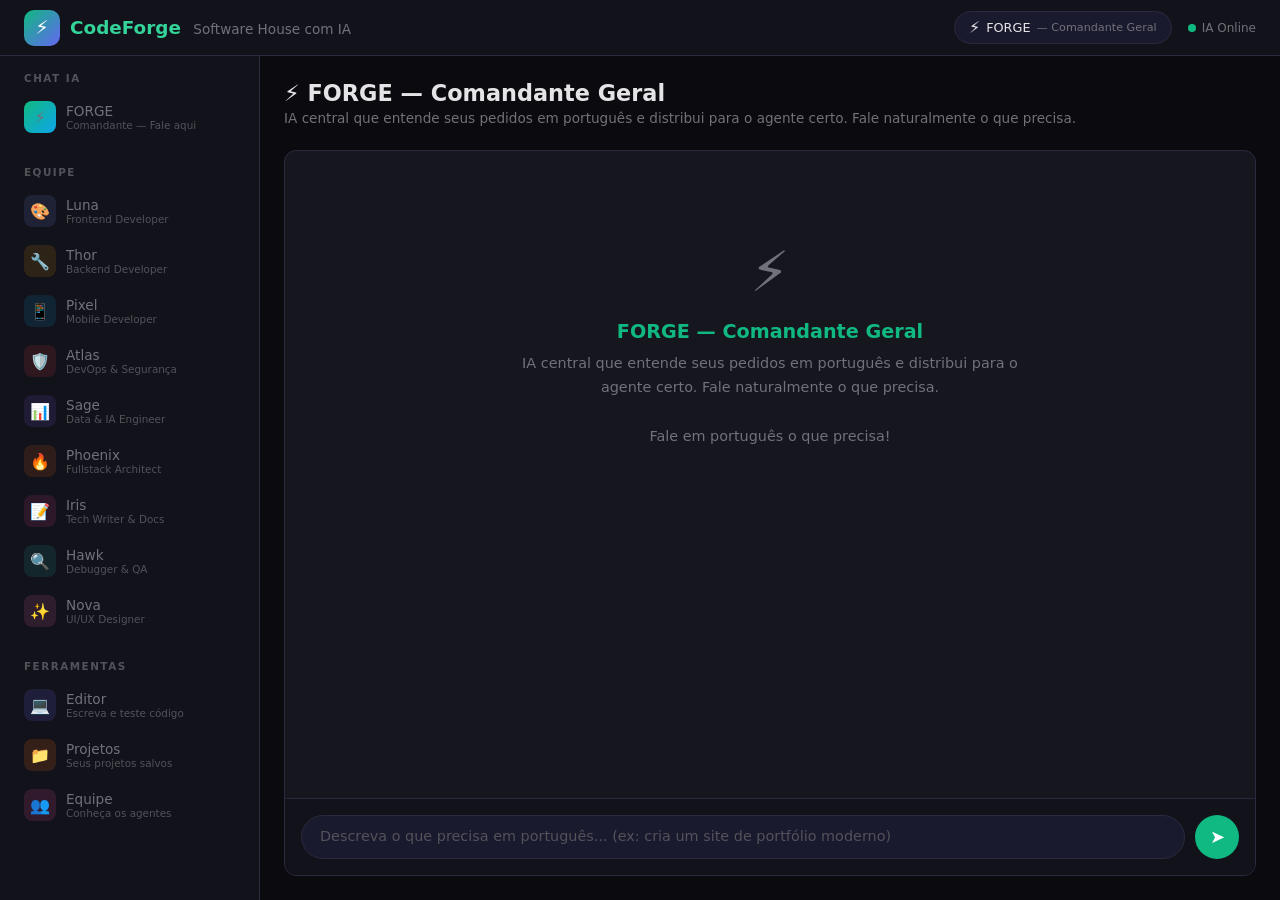
==== index.html @ 150c6327 "⚡ CodeForge — Software House com IA Real. 10 agentes especializados." ====
<!DOCTYPE html>
<html lang="pt-BR">
<head>
  <meta charset="UTF-8">
  <meta name="viewport" content="width=device-width, initial-scale=1.0">
  <meta name="description" content="CodeForge — Software House com IA. Fale em português, receba código pronto.">
  <meta name="theme-color" content="#10b981">
  <title>CodeForge — Software House com IA</title>
  <link rel="stylesheet" href="css/style.css?v=1">
  <link rel="icon" href="data:image/svg+xml,<svg xmlns='http://www.w3.org/2000/svg' viewBox='0 0 100 100'><text y='.9em' font-size='90'>⚡</text></svg>">
</head>
<body>
  <div id="app"></div>
  <div id="toastContainer" class="toast-container"></div>

  <script src="js/forge-core.js?v=1"></script>
  <script src="js/forge-agents.js?v=1"></script>
  <script src="js/forge-ai.js?v=1"></script>
  <script src="js/forge-editor.js?v=1"></script>
  <script src="js/forge-ui.js?v=1"></script>
</body>
</html>
---- css/style.css ----
/* ═══════════════════════════════════════════════════════════
   CodeForge — CSS Principal
   Software House com IA — Design Profissional Dark
   ═══════════════════════════════════════════════════════════ */

:root {
  --bg: #0a0a0f;
  --bg-2: #12121a;
  --bg-3: #1a1a2e;
  --bg-card: #16161e;
  --border: #2a2a3e;
  --border-hover: #3a3a5e;
  --text: #e4e4e7;
  --text-dim: #71717a;
  --text-muted: #52525b;
  --primary: #10b981;
  --primary-light: #34d399;
  --primary-dark: #059669;
  --primary-glow: rgba(16,185,129,0.15);
  --accent: #6366f1;
  --accent-light: #818cf8;
  --danger: #ef4444;
  --warning: #f59e0b;
  --info: #0ea5e9;
  --success: #10b981;
  --radius: 12px;
  --radius-sm: 8px;
  --shadow: 0 4px 24px rgba(0,0,0,0.4);
  --font: 'Segoe UI', system-ui, -apple-system, sans-serif;
  --font-mono: 'Fira Code', 'Cascadia Code', 'JetBrains Mono', 'Consolas', monospace;
}

* { margin:0; padding:0; box-sizing:border-box; }
html { font-size:16px; scroll-behavior:smooth; }
body { font-family:var(--font); background:var(--bg); color:var(--text); min-height:100vh; overflow-x:hidden; }

/* ═══ SCROLLBAR ═══ */
::-webkit-scrollbar { width:6px; height:6px; }
::-webkit-scrollbar-track { background:transparent; }
::-webkit-scrollbar-thumb { background:var(--border); border-radius:3px; }
::-webkit-scrollbar-thumb:hover { background:var(--border-hover); }

/* ═══ LAYOUT ═══ */
.app-layout { display:grid; grid-template-columns:260px 1fr; grid-template-rows:56px 1fr; height:100vh; }
.app-header { grid-column:1/-1; background:var(--bg-2); border-bottom:1px solid var(--border); display:flex; align-items:center; padding:0 1.5rem; gap:1rem; z-index:100; }
.app-sidebar { background:var(--bg-2); border-right:1px solid var(--border); overflow-y:auto; padding:1rem 0; }
.app-main { overflow-y:auto; background:var(--bg); }

/* ═══ HEADER ═══ */
.logo-area { display:flex; align-items:center; gap:10px; }
.logo-icon { width:36px; height:36px; background:linear-gradient(135deg,var(--primary),var(--accent)); border-radius:10px; display:flex; align-items:center; justify-content:center; font-size:1.2rem; font-weight:800; color:white; }
.logo-text { font-size:1.15rem; font-weight:700; color:var(--primary-light); }
.logo-text span { color:var(--text-dim); font-weight:400; font-size:0.85rem; margin-left:6px; }
.header-status { margin-left:auto; display:flex; align-items:center; gap:1rem; }
.status-dot { width:8px; height:8px; border-radius:50%; background:var(--success); animation:pulse-dot 2s infinite; }
@keyframes pulse-dot { 0%,100%{opacity:1} 50%{opacity:0.4} }
.status-text { font-size:0.75rem; color:var(--text-dim); }

/* ═══ SIDEBAR ═══ */
.sidebar-section { padding:0 0.75rem; margin-bottom:1.5rem; }
.sidebar-title { font-size:0.65rem; text-transform:uppercase; letter-spacing:1.5px; color:var(--text-muted); padding:0 0.75rem; margin-bottom:0.5rem; font-weight:600; }
.sidebar-item { display:flex; align-items:center; gap:10px; padding:9px 12px; border-radius:var(--radius-sm); cursor:pointer; transition:all 0.15s; font-size:0.85rem; color:var(--text-dim); }
.sidebar-item:hover { background:var(--primary-glow); color:var(--text); }
.sidebar-item.active { background:var(--primary-glow); color:var(--primary-light); border-left:3px solid var(--primary); }
.sidebar-item .agent-icon { width:32px; height:32px; border-radius:8px; display:flex; align-items:center; justify-content:center; font-size:1rem; flex-shrink:0; }
.sidebar-item .agent-name { font-weight:500; }
.sidebar-item .agent-role { font-size:0.65rem; color:var(--text-muted); display:block; }

/* ═══ MAIN PANELS ═══ */
.panel { padding:1.5rem; display:none; height:100%; }
.panel.active { display:flex; flex-direction:column; }

.panel-header { margin-bottom:1.5rem; }
.panel-header h2 { font-size:1.4rem; font-weight:700; display:flex; align-items:center; gap:10px; }
.panel-header p { color:var(--text-dim); font-size:0.85rem; margin-top:4px; }

/* ═══ CHAT AREA ═══ */
.chat-container { flex:1; display:flex; flex-direction:column; background:var(--bg-card); border-radius:var(--radius); border:1px solid var(--border); overflow:hidden; }
.chat-messages { flex:1; overflow-y:auto; padding:1.5rem; }
.chat-input-area { border-top:1px solid var(--border); padding:1rem; display:flex; gap:10px; background:var(--bg-2); }
.chat-input { flex:1; padding:12px 18px; background:var(--bg-3); border:1px solid var(--border); border-radius:24px; color:var(--text); font-size:0.9rem; font-family:var(--font); outline:none; resize:none; min-height:44px; max-height:120px; }
.chat-input:focus { border-color:var(--primary); box-shadow:0 0 0 3px var(--primary-glow); }
.chat-input::placeholder { color:var(--text-muted); }
.chat-send { width:44px; height:44px; border-radius:50%; background:var(--primary); border:none; color:white; font-size:1.1rem; cursor:pointer; transition:all 0.15s; flex-shrink:0; }
.chat-send:hover { background:var(--primary-dark); transform:scale(1.05); }

/* ═══ MESSAGE BUBBLES ═══ */
.msg { display:flex; gap:12px; margin-bottom:1rem; animation:fadeIn 0.3s; }
.msg.user { flex-direction:row-reverse; }
.msg-avatar { width:36px; height:36px; border-radius:10px; display:flex; align-items:center; justify-content:center; font-size:1.1rem; flex-shrink:0; }
.msg.user .msg-avatar { background:var(--accent); }
.msg.ai .msg-avatar { background:linear-gradient(135deg,var(--primary),var(--info)); }
.msg-body { max-width:75%; }
.msg-meta { font-size:0.6rem; color:var(--text-muted); margin-bottom:3px; }
.msg.user .msg-meta { text-align:right; }
.msg-content { padding:12px 16px; border-radius:14px; font-size:0.88rem; line-height:1.7; }
.msg.user .msg-content { background:rgba(99,102,241,0.12); border:1px solid rgba(99,102,241,0.2); border-radius:14px 4px 14px 14px; }
.msg.ai .msg-content { background:rgba(16,185,129,0.08); border:1px solid rgba(16,185,129,0.15); border-radius:4px 14px 14px 14px; }

/* ═══ CODE BLOCKS ═══ */
.code-block { position:relative; margin:10px 0; border-radius:var(--radius-sm); overflow:hidden; border:1px solid var(--border); }
.code-header { display:flex; align-items:center; justify-content:space-between; padding:6px 12px; background:var(--bg-3); font-size:0.7rem; color:var(--text-dim); }
.code-header .lang { font-weight:600; text-transform:uppercase; color:var(--primary-light); }
.code-copy { background:none; border:1px solid var(--border); color:var(--text-dim); padding:3px 10px; border-radius:4px; cursor:pointer; font-size:0.7rem; transition:all 0.15s; }
.code-copy:hover { border-color:var(--primary); color:var(--primary-light); }
.code-body { padding:12px 16px; background:var(--bg); font-family:var(--font-mono); font-size:0.8rem; line-height:1.6; overflow-x:auto; white-space:pre; color:var(--text); }

/* ═══ EDITOR PANEL ═══ */
.editor-container { flex:1; display:grid; grid-template-columns:1fr 1fr; gap:0; border-radius:var(--radius); overflow:hidden; border:1px solid var(--border); }
.editor-pane { display:flex; flex-direction:column; }
.editor-pane-header { padding:8px 16px; background:var(--bg-3); border-bottom:1px solid var(--border); display:flex; align-items:center; justify-content:space-between; font-size:0.75rem; }
.editor-pane-header .tab { color:var(--text-dim); font-weight:600; display:flex; align-items:center; gap:6px; }
.editor-pane-header .tab .dot { width:8px; height:8px; border-radius:50%; }
.editor-textarea { flex:1; width:100%; padding:16px; background:var(--bg); border:none; color:var(--text); font-family:var(--font-mono); font-size:0.85rem; line-height:1.7; resize:none; outline:none; }
.preview-frame { flex:1; width:100%; border:none; background:white; }

/* ═══ PROJECTS GRID ═══ */
.projects-grid { display:grid; grid-template-columns:repeat(auto-fill,minmax(280px,1fr)); gap:1rem; }
.project-card { background:var(--bg-card); border:1px solid var(--border); border-radius:var(--radius); padding:1.25rem; transition:all 0.2s; cursor:pointer; }
.project-card:hover { border-color:var(--primary); transform:translateY(-2px); box-shadow:0 8px 24px rgba(16,185,129,0.1); }
.project-card h4 { font-size:0.95rem; margin-bottom:6px; display:flex; align-items:center; gap:8px; }
.project-card p { font-size:0.8rem; color:var(--text-dim); line-height:1.5; }
.project-card .project-meta { display:flex; gap:8px; margin-top:10px; flex-wrap:wrap; }
.project-card .tag { font-size:0.65rem; padding:3px 8px; border-radius:4px; background:var(--bg-3); color:var(--text-dim); }

/* ═══ AGENTS GRID ═══ */
.agents-grid { display:grid; grid-template-columns:repeat(auto-fill,minmax(300px,1fr)); gap:1rem; }
.agent-card { background:var(--bg-card); border:1px solid var(--border); border-radius:var(--radius); padding:1.5rem; transition:all 0.2s; }
.agent-card:hover { border-color:var(--primary); }
.agent-card-header { display:flex; align-items:center; gap:12px; margin-bottom:1rem; }
.agent-card-icon { width:48px; height:48px; border-radius:12px; display:flex; align-items:center; justify-content:center; font-size:1.5rem; }
.agent-card-info h4 { font-size:1rem; }
.agent-card-info .role { font-size:0.75rem; color:var(--primary-light); }
.agent-card-desc { font-size:0.8rem; color:var(--text-dim); line-height:1.6; }
.agent-card-skills { display:flex; flex-wrap:wrap; gap:6px; margin-top:10px; }
.agent-card-skills .skill { font-size:0.65rem; padding:3px 8px; border-radius:4px; background:var(--primary-glow); color:var(--primary-light); border:1px solid rgba(16,185,129,0.2); }

/* ═══ TYPING INDICATOR ═══ */
.typing { display:flex; align-items:center; gap:8px; padding:8px 1rem; font-size:0.8rem; color:var(--text-dim); }
.typing-dots { display:flex; gap:4px; }
.typing-dots span { width:6px; height:6px; border-radius:50%; background:var(--primary); animation:typeBounce 1.4s infinite; }
.typing-dots span:nth-child(2) { animation-delay:0.2s; }
.typing-dots span:nth-child(3) { animation-delay:0.4s; }
@keyframes typeBounce { 0%,80%,100%{transform:translateY(0)} 40%{transform:translateY(-6px)} }

/* ═══ BUTTONS ═══ */
.btn { padding:8px 18px; border-radius:var(--radius-sm); border:none; font-size:0.85rem; font-weight:600; cursor:pointer; transition:all 0.15s; font-family:var(--font); }
.btn-primary { background:var(--primary); color:white; }
.btn-primary:hover { background:var(--primary-dark); }
.btn-secondary { background:var(--bg-3); color:var(--text-dim); border:1px solid var(--border); }
.btn-secondary:hover { border-color:var(--primary); color:var(--text); }
.btn-sm { padding:5px 12px; font-size:0.75rem; }
.btn-icon { width:36px; height:36px; border-radius:var(--radius-sm); background:var(--bg-3); border:1px solid var(--border); color:var(--text-dim); display:flex; align-items:center; justify-content:center; cursor:pointer; transition:all 0.15s; }
.btn-icon:hover { border-color:var(--primary); color:var(--primary-light); }

/* ═══ TOAST ═══ */
.toast-container { position:fixed; top:1rem; right:1rem; z-index:9999; display:flex; flex-direction:column; gap:8px; }
.toast { padding:12px 20px; border-radius:var(--radius-sm); font-size:0.85rem; animation:slideIn 0.3s; box-shadow:var(--shadow); }
.toast.success { background:#065f46; color:#6ee7b7; border:1px solid #10b981; }
.toast.error { background:#7f1d1d; color:#fca5a5; border:1px solid #ef4444; }
.toast.info { background:#0c4a6e; color:#7dd3fc; border:1px solid #0ea5e9; }

@keyframes fadeIn { from{opacity:0;transform:translateY(8px)} to{opacity:1;transform:translateY(0)} }
@keyframes slideIn { from{opacity:0;transform:translateX(100px)} to{opacity:1;transform:translateX(0)} }

/* ═══ RESPONSIVE ═══ */
@media(max-width:768px) {
  .app-layout { grid-template-columns:1fr; }
  .app-sidebar { display:none; position:fixed; left:0; top:56px; bottom:0; width:260px; z-index:200; }
  .app-sidebar.open { display:block; }
  .editor-container { grid-template-columns:1fr; }
  .msg-body { max-width:90%; }
}
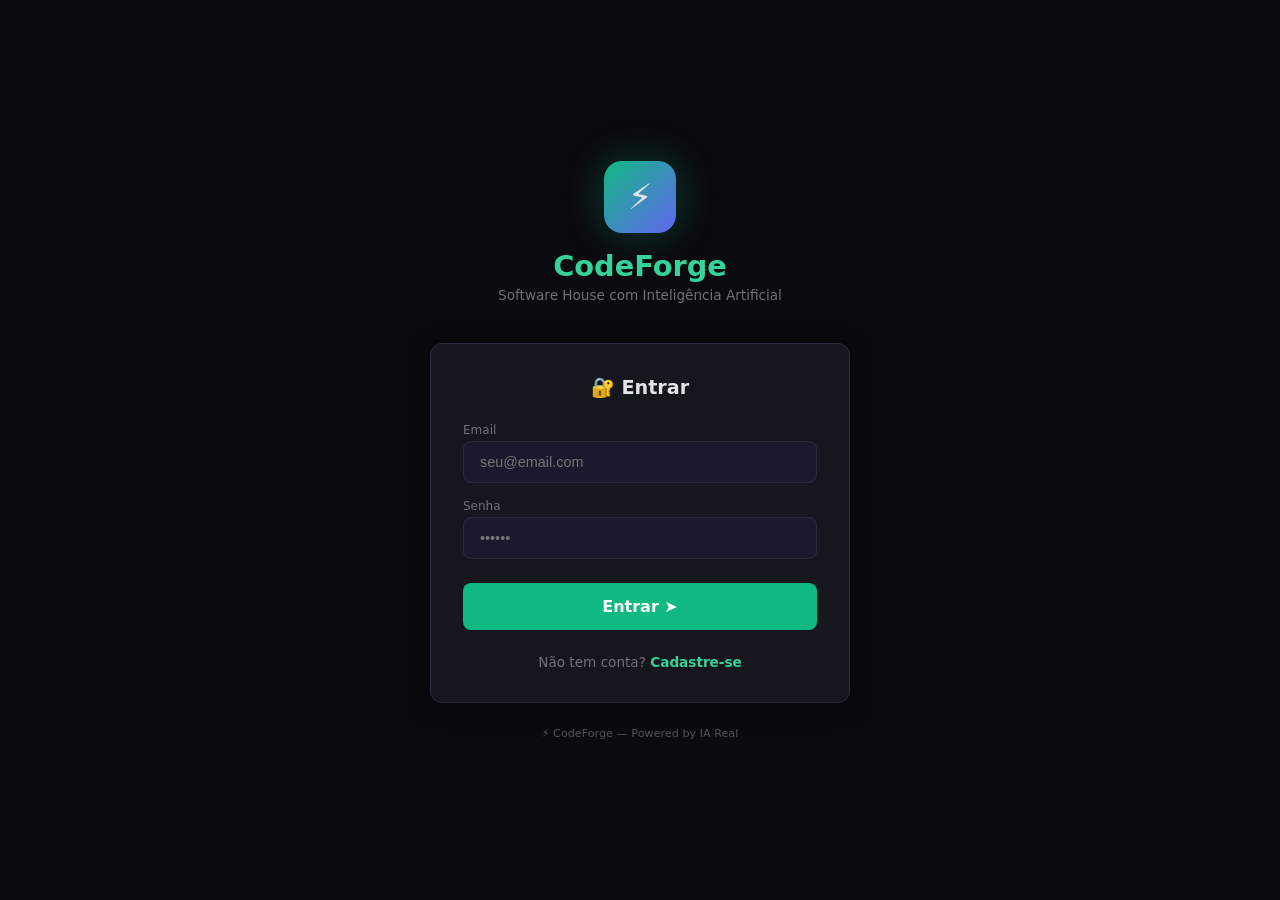
==== commit ac18c889: "🔐 Sistema de login/cadastro com tela profissional" ====
--- a/index.html
+++ b/index.html
@@ -6,17 +6,18 @@
   <meta name="description" content="CodeForge — Software House com IA. Fale em português, receba código pronto.">
   <meta name="theme-color" content="#10b981">
   <title>CodeForge — Software House com IA</title>
-  <link rel="stylesheet" href="css/style.css?v=1">
+  <link rel="stylesheet" href="css/style.css?v=2">
   <link rel="icon" href="data:image/svg+xml,<svg xmlns='http://www.w3.org/2000/svg' viewBox='0 0 100 100'><text y='.9em' font-size='90'>⚡</text></svg>">
 </head>
 <body>
   <div id="app"></div>
   <div id="toastContainer" class="toast-container"></div>
 
-  <script src="js/forge-core.js?v=1"></script>
-  <script src="js/forge-agents.js?v=1"></script>
-  <script src="js/forge-ai.js?v=1"></script>
-  <script src="js/forge-editor.js?v=1"></script>
-  <script src="js/forge-ui.js?v=1"></script>
+  <script src="js/forge-core.js?v=2"></script>
+  <script src="js/forge-agents.js?v=2"></script>
+  <script src="js/forge-ai.js?v=2"></script>
+  <script src="js/forge-editor.js?v=2"></script>
+  <script src="js/forge-auth.js?v=2"></script>
+  <script src="js/forge-ui.js?v=2"></script>
 </body>
 </html>
